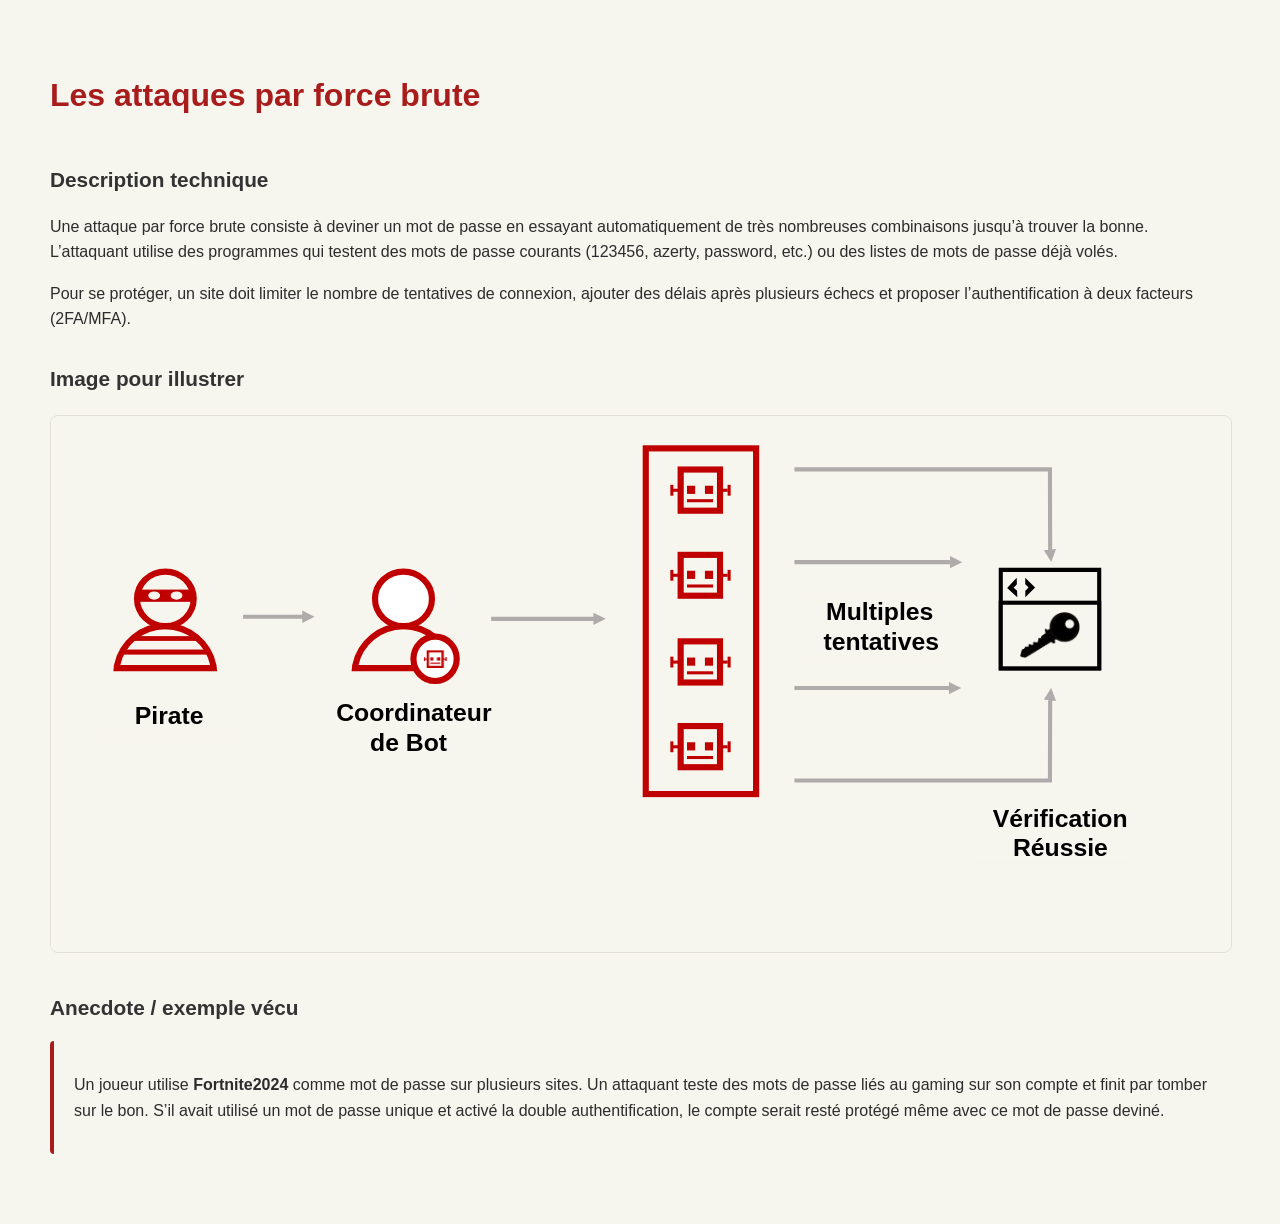
==== BruteForce.html @ b2326990 "Add files via upload" ====
<!DOCTYPE html>
<html lang="fr">

<head>
    <meta charset="UTF-8">
    <meta name="viewport" content="width=device-width, initial-scale=1.0">
    <title>BTS Page - Attaques par force brute</title>

    <style>
        body {
            background-color: #F6F5EE;
            font-family: Arial, Helvetica, sans-serif;
            color: #2C2C2C;
            line-height: 1.6;
            margin: 0;
            padding: 40px 20px;
        }

        .container {
            max-width: 1500px;
            margin: 0 auto;
            background-color: #F6F5EE;
            padding: 30px;
            border-radius: 12px;
        }

        h1 {
            color: #A81C1C;
            margin-top: 0;
            border-bottom: 2px solid #F6F5EE;
            padding-bottom: 10px;
        }

        h2 {
            color: #333333;
            margin-top: 30px;
            font-size: 1.3rem;
        }

        p {
            font-size: 1rem;
            margin-bottom: 15px;
        }

        .image-container {
            text-align: center;
            margin: 20px 0;
        }

        .image-container img {
            max-width: 100%;
            height: auto;
            border-radius: 8px;
            border: 1px solid #E2E0D8;
        }

        .highlight {
            background-color: #F6F5EE;
            padding: 15px 20px;
            border-left: 4px solid #A81C1C;
            border-radius: 4px;
        }
    </style>
</head>

<body>

    <div class="container">

        <h1>Les attaques par force brute</h1>

        <h2>Description technique</h2>
        <p>Une attaque par force brute consiste à deviner un mot de passe en essayant automatiquement de très nombreuses
            combinaisons jusqu’à trouver la bonne. L’attaquant utilise des programmes qui testent des mots de passe
            courants (123456, azerty, password, etc.) ou des listes de mots de passe déjà volés.</p>

        <p>Pour se protéger, un site doit limiter le nombre de tentatives de connexion, ajouter des délais après
            plusieurs échecs et proposer l’authentification à deux facteurs (2FA/MFA).</p>

        <h2>Image pour illustrer</h2>
        <div class="image-container">
            <img src="IMG/force_brute.svg" alt="Schéma expliquant l'attaque par force brute via un réseau de bots">
        </div>

        <h2>Anecdote / exemple vécu</h2>
        <div class="highlight">
            <p>Un joueur utilise <strong>Fortnite2024</strong> comme mot de passe sur plusieurs sites. Un attaquant teste des mots de passe
                liés au gaming sur son compte et finit par tomber sur le bon. S’il avait utilisé un mot de passe unique et
                activé la double authentification, le compte serait resté protégé même avec ce mot de passe deviné.</p>
        </div>

    </div>

</body>

</html>
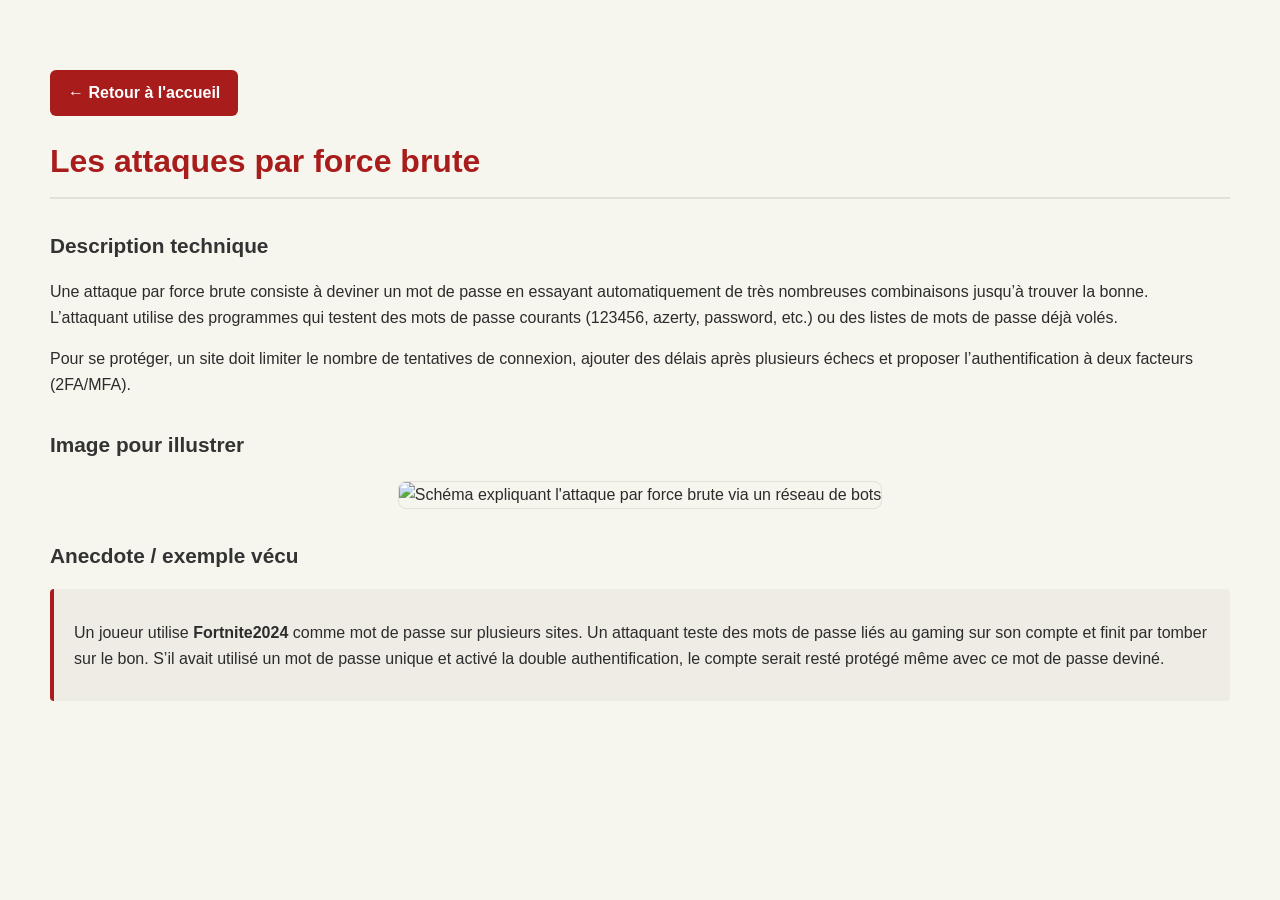
==== commit aeb95364: "Update BruteForce.html" ====
--- a/BruteForce.html
+++ b/BruteForce.html
@@ -24,10 +24,28 @@
             border-radius: 12px;
         }
 
+        /* Style pour le bouton retour */
+        .btn-retour {
+            display: inline-block;
+            margin-bottom: 20px;
+            padding: 10px 18px;
+            background-color: #A81C1C;
+            color: #FFFFFF;
+            text-decoration: none;
+            font-weight: bold;
+            border-radius: 6px;
+            transition: background-color 0.2s ease, transform 0.1s ease;
+        }
+
+        .btn-retour:hover {
+            background-color: #801414;
+            transform: translateY(-2px);
+        }
+
         h1 {
             color: #A81C1C;
             margin-top: 0;
-            border-bottom: 2px solid #F6F5EE;
+            border-bottom: 2px solid #E2E0D8;
             padding-bottom: 10px;
         }
 
@@ -55,7 +73,7 @@
         }
 
         .highlight {
-            background-color: #F6F5EE;
+            background-color: #EFECE6;
             padding: 15px 20px;
             border-left: 4px solid #A81C1C;
             border-radius: 4px;
@@ -66,6 +84,9 @@
 <body>
 
     <div class="container">
+
+        <!-- Bouton Retour à l'index -->
+        <a href="index.html" class="btn-retour">&larr; Retour à l'accueil</a>
 
         <h1>Les attaques par force brute</h1>
 
@@ -79,7 +100,7 @@
 
         <h2>Image pour illustrer</h2>
         <div class="image-container">
-            <img src="IMG/force_brute.svg" alt="Schéma expliquant l'attaque par force brute via un réseau de bots">
+            <img src="force_brute.svg" alt="Schéma expliquant l'attaque par force brute via un réseau de bots">
         </div>
 
         <h2>Anecdote / exemple vécu</h2>
@@ -93,4 +114,4 @@
 
 </body>
 
-</html>+</html>
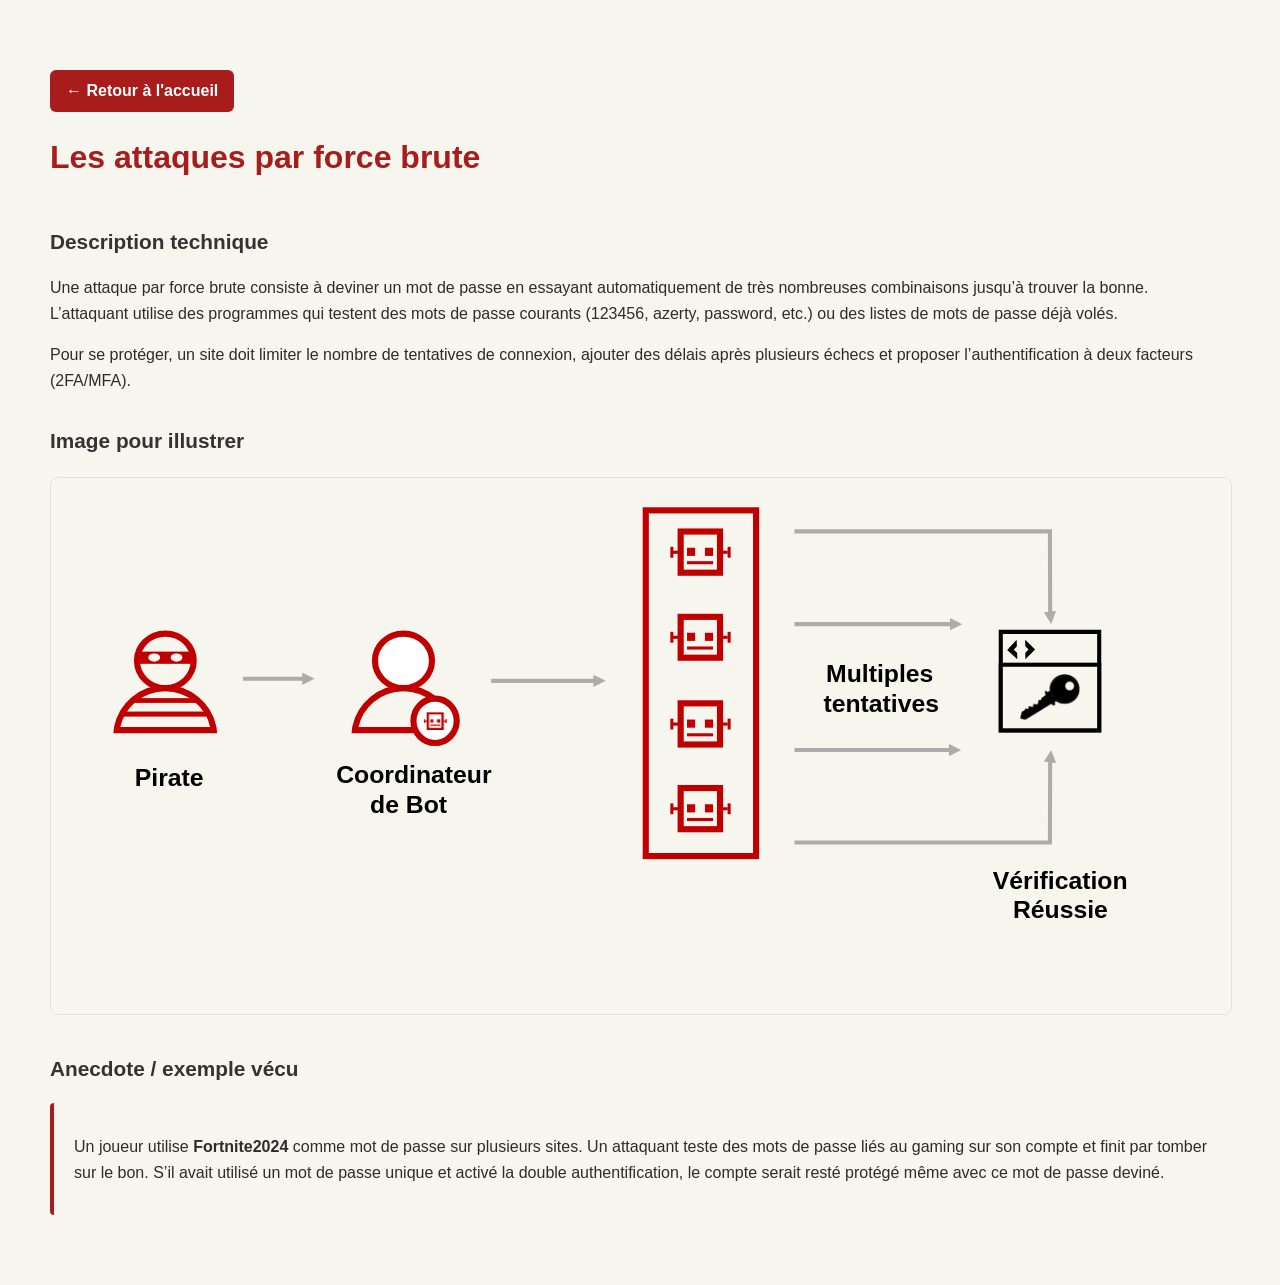
==== commit b5d2332e: "Update BruteForce.html" ====
--- a/BruteForce.html
+++ b/BruteForce.html
@@ -24,28 +24,27 @@
             border-radius: 12px;
         }
 
-        /* Style pour le bouton retour */
+        /* Style du bouton retour */
         .btn-retour {
             display: inline-block;
             margin-bottom: 20px;
-            padding: 10px 18px;
+            padding: 8px 16px;
             background-color: #A81C1C;
-            color: #FFFFFF;
+            color: #ffffff;
             text-decoration: none;
+            border-radius: 6px;
             font-weight: bold;
-            border-radius: 6px;
-            transition: background-color 0.2s ease, transform 0.1s ease;
+            transition: background-color 0.2s ease;
         }
 
         .btn-retour:hover {
-            background-color: #801414;
-            transform: translateY(-2px);
+            background-color: #801515;
         }
 
         h1 {
             color: #A81C1C;
             margin-top: 0;
-            border-bottom: 2px solid #E2E0D8;
+            border-bottom: 2px solid #F6F5EE;
             padding-bottom: 10px;
         }
 
@@ -73,7 +72,7 @@
         }
 
         .highlight {
-            background-color: #EFECE6;
+            background-color: #F6F5EE;
             padding: 15px 20px;
             border-left: 4px solid #A81C1C;
             border-radius: 4px;
@@ -85,7 +84,7 @@
 
     <div class="container">
 
-        <!-- Bouton Retour à l'index -->
+        <!-- Bouton retour -->
         <a href="index.html" class="btn-retour">&larr; Retour à l'accueil</a>
 
         <h1>Les attaques par force brute</h1>
@@ -100,7 +99,7 @@
 
         <h2>Image pour illustrer</h2>
         <div class="image-container">
-            <img src="force_brute.svg" alt="Schéma expliquant l'attaque par force brute via un réseau de bots">
+            <img src="IMG/force_brute.svg" alt="Schéma expliquant l'attaque par force brute via un réseau de bots">
         </div>
 
         <h2>Anecdote / exemple vécu</h2>
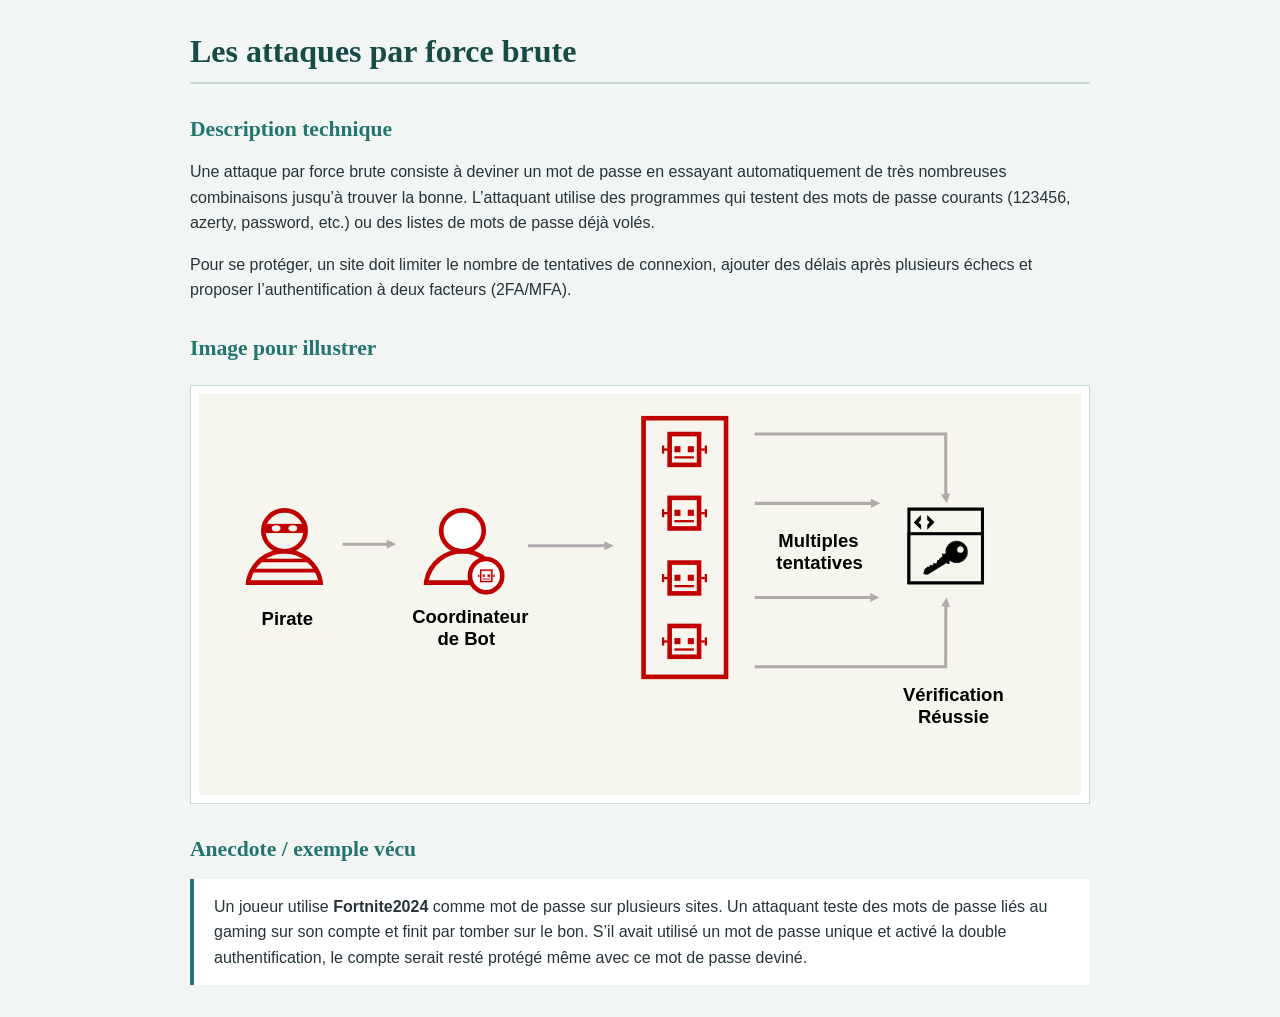
==== commit 89adda4d: "Add files via upload" ====
--- a/BruteForce.html
+++ b/BruteForce.html
@@ -6,86 +6,12 @@
     <meta name="viewport" content="width=device-width, initial-scale=1.0">
     <title>BTS Page - Attaques par force brute</title>
 
-    <style>
-        body {
-            background-color: #F6F5EE;
-            font-family: Arial, Helvetica, sans-serif;
-            color: #2C2C2C;
-            line-height: 1.6;
-            margin: 0;
-            padding: 40px 20px;
-        }
-
-        .container {
-            max-width: 1500px;
-            margin: 0 auto;
-            background-color: #F6F5EE;
-            padding: 30px;
-            border-radius: 12px;
-        }
-
-        /* Style du bouton retour */
-        .btn-retour {
-            display: inline-block;
-            margin-bottom: 20px;
-            padding: 8px 16px;
-            background-color: #A81C1C;
-            color: #ffffff;
-            text-decoration: none;
-            border-radius: 6px;
-            font-weight: bold;
-            transition: background-color 0.2s ease;
-        }
-
-        .btn-retour:hover {
-            background-color: #801515;
-        }
-
-        h1 {
-            color: #A81C1C;
-            margin-top: 0;
-            border-bottom: 2px solid #F6F5EE;
-            padding-bottom: 10px;
-        }
-
-        h2 {
-            color: #333333;
-            margin-top: 30px;
-            font-size: 1.3rem;
-        }
-
-        p {
-            font-size: 1rem;
-            margin-bottom: 15px;
-        }
-
-        .image-container {
-            text-align: center;
-            margin: 20px 0;
-        }
-
-        .image-container img {
-            max-width: 100%;
-            height: auto;
-            border-radius: 8px;
-            border: 1px solid #E2E0D8;
-        }
-
-        .highlight {
-            background-color: #F6F5EE;
-            padding: 15px 20px;
-            border-left: 4px solid #A81C1C;
-            border-radius: 4px;
-        }
-    </style>
+    <link rel="stylesheet" href="style.css">
 </head>
 
 <body>
 
     <div class="container">
-
-        <!-- Bouton retour -->
-        <a href="index.html" class="btn-retour">&larr; Retour à l'accueil</a>
 
         <h1>Les attaques par force brute</h1>
 
@@ -113,4 +39,4 @@
 
 </body>
 
-</html>
+</html>
--- a/style.css
+++ b/style.css
@@ -0,0 +1,109 @@
+:root {
+    font-family: "Trebuchet MS", Arial, sans-serif;
+    color: #26343a;
+    background: #f1f5f3;
+}
+
+* { box-sizing: border-box; }
+
+body {
+    min-height: 100vh;
+    margin: 0;
+    padding: 32px 20px;
+    background: #f1f5f3;
+    line-height: 1.6;
+}
+
+main, .container {
+    width: min(900px, 100%);
+    margin: 0 auto;
+}
+
+.container {
+    padding: 0;
+    border-radius: 0;
+    background: transparent;
+}
+
+h1 {
+    margin: 0 0 18px;
+    padding-bottom: 12px;
+    border-bottom: 2px solid #c6d9d2;
+    color: #174b45;
+    font-family: Georgia, serif;
+    line-height: 1.2;
+}
+
+h2 {
+    margin: 28px 0 12px;
+    color: #24756d;
+    font-family: Georgia, serif;
+    font-size: 1.35rem;
+}
+
+p { margin: 0 0 16px; }
+
+img {
+    display: block;
+    max-width: 100%;
+    height: auto;
+    margin: 18px auto;
+    padding: 8px;
+    border: 1px solid #c6d9d2;
+    background: #fff;
+}
+
+.image-attack { width: 100%; max-width: 650px; }
+.image-example { width: 100%; max-width: 500px; }
+
+.image-container { margin: 20px 0; text-align: center; }
+
+.highlight {
+    padding: 15px 20px;
+    border-left: 4px solid #24756d;
+    background: #fff;
+}
+
+.highlight p:last-child { margin-bottom: 0; }
+.intro-note { color: #59666a; font-size: 0.9em; font-style: italic; }
+
+pre {
+    overflow-x: auto;
+    padding: 14px;
+    border: 1px solid #c6d9d2;
+    background: #fff;
+    color: #174b45;
+}
+
+a { color: #175e56; }
+
+nav {
+    display: grid;
+    grid-template-columns: repeat(auto-fit, minmax(220px, 1fr));
+    gap: 14px;
+    margin-top: 28px;
+}
+
+nav a {
+    display: block;
+    min-height: 100px;
+    padding: 18px;
+    border: 1px solid #c6d9d2;
+    border-left: 5px solid #24756d;
+    background: #fff;
+    color: inherit;
+    text-decoration: none;
+}
+
+nav a:hover, nav a:focus-visible {
+    border-left-color: #d28a55;
+    background: #f9fcfa;
+}
+
+nav h2 { margin: 0 0 6px; color: #174b45; font-size: 1.1rem; }
+nav p { margin: 0; color: #59666a; font-size: 0.92rem; }
+
+@media (max-width: 600px) {
+    body { padding: 22px 16px; }
+    nav { grid-template-columns: 1fr; }
+}
